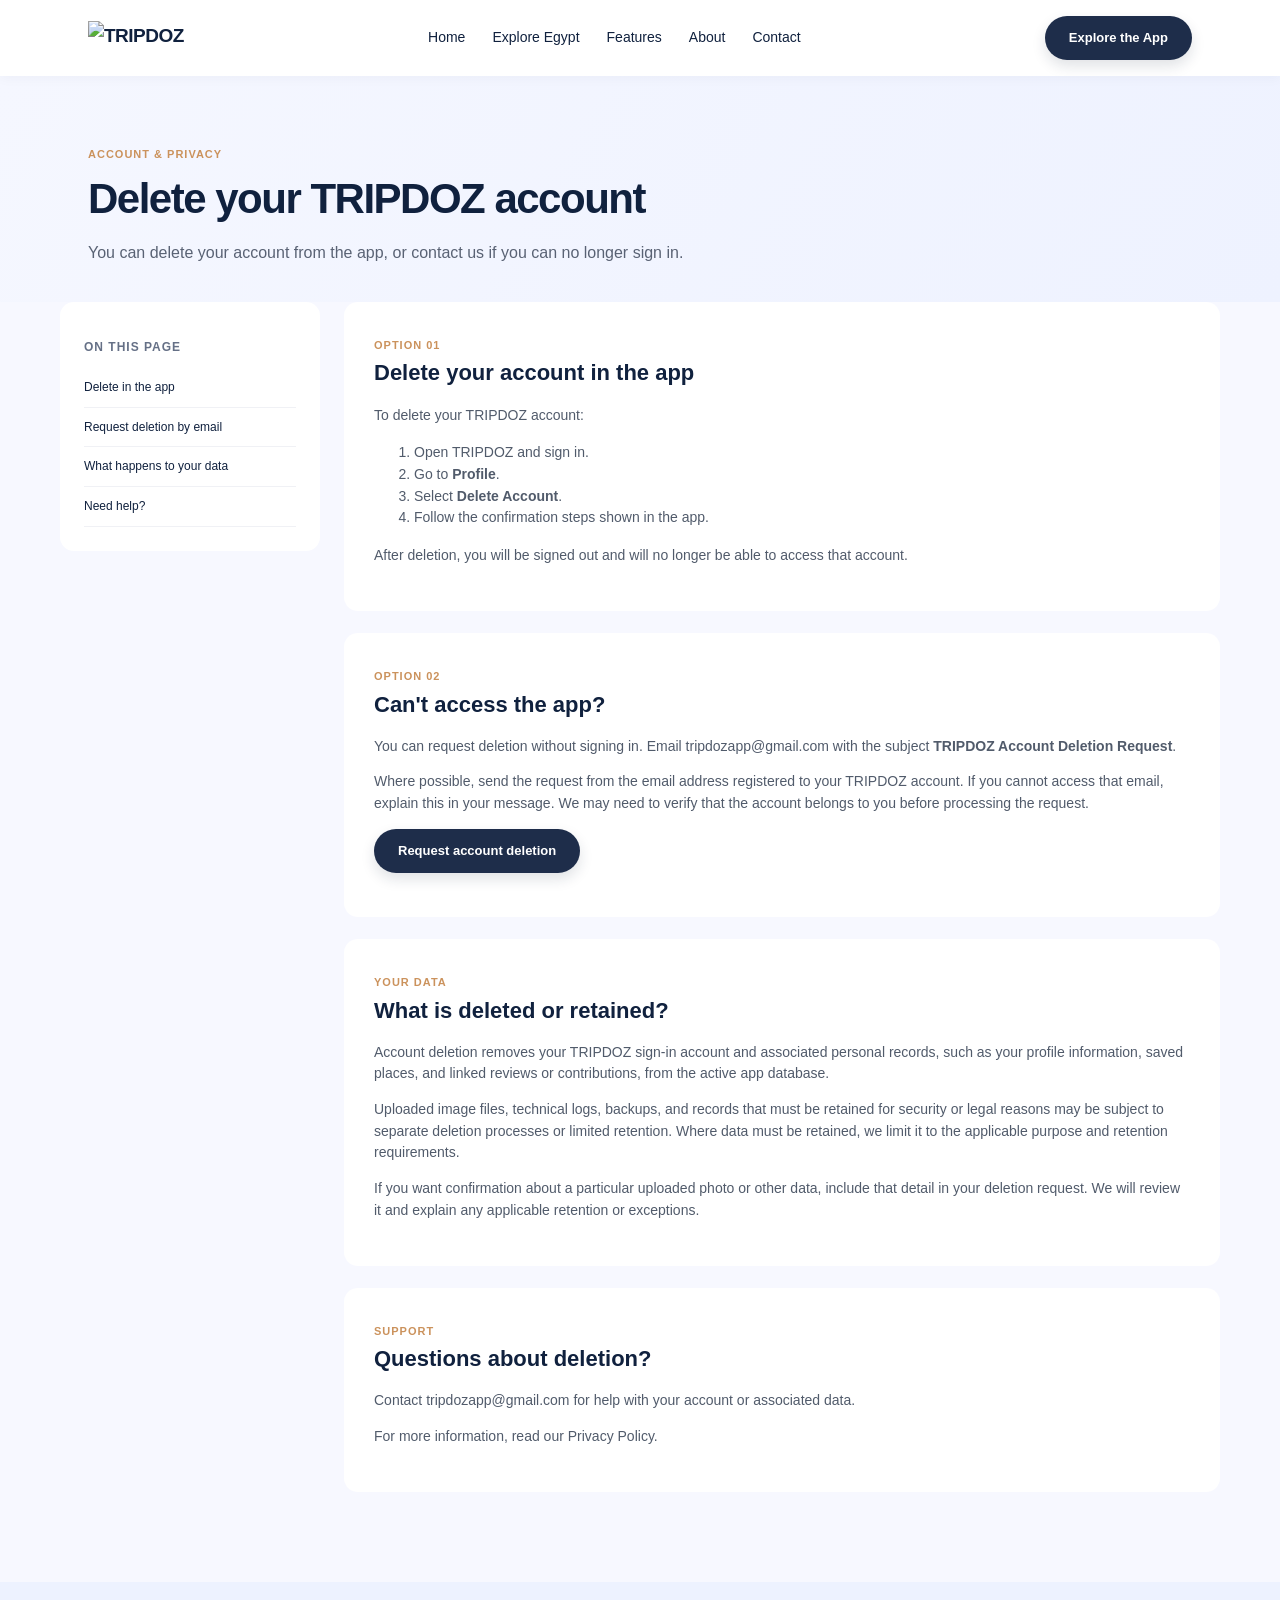
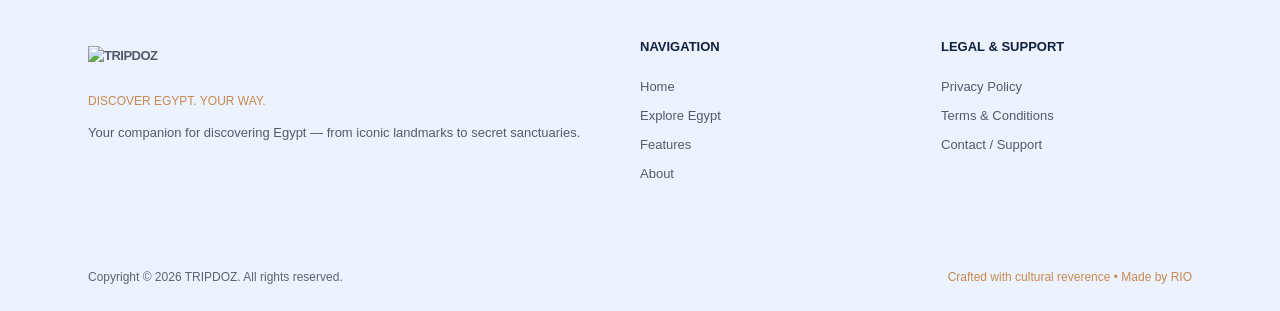
==== delete-account/index.html @ 684eb882 "Add public account deletion instructions for Google Play" ====
<!doctype html>
<html lang="en">
<head>
  <meta charset="utf-8">
  <meta name="viewport" content="width=device-width,initial-scale=1">
  <meta name="description" content="Learn how to delete your TRIPDOZ account and request removal of associated personal data.">
  <title>Delete Your Account — TRIPDOZ</title>
  <link rel="stylesheet" href="../style.css">
</head>
<body>
  <div data-header></div>
  <main>
    <section class="page-hero">
      <div class="wrap">
        <span class="eyebrow">ACCOUNT & PRIVACY</span>
        <h1>Delete your TRIPDOZ account</h1>
        <p>You can delete your account from the app, or contact us if you can no longer sign in.</p>
      </div>
    </section>
    <div class="wrap legal-layout">
      <aside class="toc">
        <h3>On this page</h3>
        <a href="#in-app">Delete in the app</a>
        <a href="#request">Request deletion by email</a>
        <a href="#data">What happens to your data</a>
        <a href="#help">Need help?</a>
      </aside>
      <div class="legal-content">
        <article class="legal-card" id="in-app">
          <span class="eyebrow">OPTION 01</span>
          <h2>Delete your account in the app</h2>
          <p>To delete your TRIPDOZ account:</p>
          <ol>
            <li>Open TRIPDOZ and sign in.</li>
            <li>Go to <strong>Profile</strong>.</li>
            <li>Select <strong>Delete Account</strong>.</li>
            <li>Follow the confirmation steps shown in the app.</li>
          </ol>
          <p>After deletion, you will be signed out and will no longer be able to access that account.</p>
        </article>
        <article class="legal-card" id="request">
          <span class="eyebrow">OPTION 02</span>
          <h2>Can't access the app?</h2>
          <p>You can request deletion without signing in. Email <a href="mailto:tripdozapp@gmail.com?subject=TRIPDOZ%20Account%20Deletion%20Request">tripdozapp@gmail.com</a> with the subject <strong>TRIPDOZ Account Deletion Request</strong>.</p>
          <p>Where possible, send the request from the email address registered to your TRIPDOZ account. If you cannot access that email, explain this in your message. We may need to verify that the account belongs to you before processing the request.</p>
          <p><a class="btn btn-dark" href="mailto:tripdozapp@gmail.com?subject=TRIPDOZ%20Account%20Deletion%20Request">Request account deletion</a></p>
        </article>
        <article class="legal-card" id="data">
          <span class="eyebrow">YOUR DATA</span>
          <h2>What is deleted or retained?</h2>
          <p>Account deletion removes your TRIPDOZ sign-in account and associated personal records, such as your profile information, saved places, and linked reviews or contributions, from the active app database.</p>
          <p>Uploaded image files, technical logs, backups, and records that must be retained for security or legal reasons may be subject to separate deletion processes or limited retention. Where data must be retained, we limit it to the applicable purpose and retention requirements.</p>
          <p>If you want confirmation about a particular uploaded photo or other data, include that detail in your deletion request. We will review it and explain any applicable retention or exceptions.</p>
        </article>
        <article class="legal-card" id="help">
          <span class="eyebrow">SUPPORT</span>
          <h2>Questions about deletion?</h2>
          <p>Contact <a href="mailto:tripdozapp@gmail.com">tripdozapp@gmail.com</a> for help with your account or associated data.</p>
          <p>For more information, read our <a href="../privacy.html">Privacy Policy</a>.</p>
        </article>
      </div>
    </div>
  </main>
  <div data-footer></div>
  <script src="../script.js"></script>
</body>
</html>
---- style.css ----
:root{--navy:#1e2d4a;--ink:#10213e;--sand:#edb278;--pale:#f6f8ff;--blue:#edf2ff;--muted:#596274}*{box-sizing:border-box}html{scroll-behavior:smooth}body{margin:0;font-family:Inter,Arial,sans-serif;color:var(--ink);background:#f7f8ff;line-height:1.55}a{text-decoration:none;color:inherit}button,input,textarea,select{font:inherit}button{cursor:pointer}.wrap{max-width:1160px;margin:auto;padding:0 28px}.site-header{position:sticky;top:0;background:#fff;z-index:10;box-shadow:0 2px 12px #1626470a}.nav{min-height:76px;display:flex;align-items:center;justify-content:space-between;gap:20px}.logo{display:flex;align-items:center;gap:12px;font-weight:800;font-size:19px;letter-spacing:-.5px}.logo-mark{width:31px;height:31px;display:inline-flex;align-items:center;justify-content:center;color:var(--navy);font-size:29px}.nav-links{display:flex;align-items:center;gap:27px;font-size:14px}.nav-links a:hover,.footer a:hover{color:#c18449}.nav-actions{display:flex;gap:12px;align-items:center}.btn{display:inline-flex;justify-content:center;align-items:center;gap:9px;border:0;border-radius:30px;padding:12px 24px;font-weight:650;font-size:13px;transition:transform .2s}.btn:hover{transform:translateY(-2px)}.btn-dark{background:var(--navy);color:white;box-shadow:0 6px 14px #14243d22}.btn-light{background:white;color:var(--navy)}.btn-sand{background:var(--sand);color:var(--navy)}.menu-toggle{display:none;border:0;background:transparent;font-size:24px}.section{padding:75px 0}.section h2{font-size:31px;line-height:1.2;letter-spacing:-1px;margin:0 0 9px}.section-intro{color:var(--muted);margin:0 0 34px}.center{text-align:center}.hero{background:radial-gradient(circle at 70% 25%,#f8e9d8,transparent 32%),linear-gradient(110deg,#f4f7ff,#eef2ff);padding:95px 0}.hero-grid{display:grid;grid-template-columns:1fr 1fr;align-items:center;gap:65px;min-height:430px}.hero h1{font-size:clamp(39px,5vw,67px);letter-spacing:-2.5px;line-height:1.08;margin:0 0 18px}.hero h1 span{color:#c98a4e}.hero p{color:var(--muted);max-width:540px}.hero-actions{display:flex;gap:12px;flex-wrap:wrap;margin:28px 0 42px}.stats{display:flex;gap:32px}.stats strong{display:block;font-size:19px}.stats small{font-size:10px;text-transform:uppercase;color:var(--muted);letter-spacing:.5px}.hero-visual{position:relative;height:430px}.hero-photo{position:absolute;border-radius:20px;box-shadow:0 14px 35px #14213b29;background-size:cover;background-position:center;overflow:hidden}.hero-photo:after,.category:after,.feature-photo:after{content:'';position:absolute;inset:40% 0 0;background:linear-gradient(transparent,#08152cd9)}.hero-photo span,.category span,.feature-photo span{position:absolute;z-index:1;bottom:20px;left:22px;color:#fff;font-weight:700}.hero-photo.main{width:60%;height:75%;left:4%;top:5%;background-image:url('https://unsplash.com/photos/ADa9bb3tqR4/download?force=true&w=1200')}.hero-photo.second{width:53%;height:56%;right:0;bottom:0;background-image:url('https://unsplash.com/photos/kBeaKD_a2rI/download?force=true&w=1200')}.floating-label{position:absolute;z-index:2;right:0;top:4%;background:#fff;padding:14px 20px;border-radius:13px;box-shadow:0 8px 25px #1727451f;font-size:12px}.category-grid{display:grid;grid-template-columns:repeat(3,1fr);gap:20px}.category{height:225px;position:relative;border-radius:14px;background-size:cover;background-position:center;overflow:hidden;transition:transform .2s}.category:hover{transform:translateY(-4px)}.category span{font-size:19px}.category small{display:block;font-size:12px;font-weight:400;max-width:280px}.features{background:#f0f4ff}.feature-grid{display:grid;grid-template-columns:repeat(4,1fr);gap:20px}.feature-card{background:#fff;padding:28px 22px;border-radius:13px;min-height:195px}.feature-card .symbol{display:inline-flex;background:#eef2ff;padding:10px;border-radius:8px;font-size:22px;margin-bottom:18px}.feature-card h3{font-size:16px;margin:0 0 8px}.feature-card p{font-size:13px;color:var(--muted);margin:0}.app-preview{background:#f4f6ff}.phone-grid{display:grid;grid-template-columns:repeat(3,1fr);gap:50px;max-width:800px;margin:40px auto}.phone{background:#0e213f;border:7px solid #0e213f;border-radius:34px;height:370px;padding:15px 9px;box-shadow:0 15px 25px #13223b24}.phone-inner{background:#fff;height:100%;border-radius:22px;overflow:hidden;font-size:12px}.phone-inner .screen-top{height:48%;background-size:cover;background-position:center}.phone-inner .screen-body{padding:16px}.phone-inner .screen-body b{display:block;margin-bottom:12px}.fake-row{background:#eef2ff;border-radius:9px;padding:10px;margin:8px 0}.step-grid{display:grid;grid-template-columns:repeat(3,1fr);gap:35px;text-align:center}.step-num{display:inline-flex;width:70px;height:70px;align-items:center;justify-content:center;border-radius:50%;background:#edf2ff;color:#c88950;font-size:27px;font-weight:800}.step-grid h3{margin-bottom:5px}.step-grid p{font-size:13px;color:var(--muted)}.about-panel{background:#fff;border-radius:18px;padding:35px;display:grid;grid-template-columns:1fr 40%;gap:40px;align-items:center}.feature-photo{height:300px;border-radius:15px;background:url('https://unsplash.com/photos/5aEHOQrb2Qk/download?force=true&w=1200') center/cover;position:relative;overflow:hidden}.cta{background:var(--navy);color:white;text-align:center;padding:90px 20px}.cta p{color:#c5d0e0}.footer{background:#edf2ff;padding:55px 0 24px}.footer-grid{display:grid;grid-template-columns:2fr 1fr 1fr;gap:50px}.footer h4{font-size:13px;margin:0 0 20px}.footer p,.footer a{font-size:13px;color:#535b69}.footer a{display:block;margin:9px 0}.footer .tagline{color:#c58a50;text-transform:uppercase;font-size:12px}.footer-bottom{display:flex;justify-content:space-between;gap:20px;margin-top:75px;color:#5b6471;font-size:12px}.footer-bottom span:last-child{color:#c58a50}.page-hero{padding:65px 0 36px;background:linear-gradient(120deg,#f5f7ff,#eef2ff)}.page-hero h1{font-size:42px;letter-spacing:-1.5px;margin:0 0 10px}.page-hero p{max-width:740px;color:var(--muted);margin:0}.legal-banner{background:linear-gradient(90deg,#152643ba,#15264369),url('https://images.unsplash.com/photo-1539768942893-daf53e448371?w=1300&q=80') center/cover;color:white;padding:45px 35px;border-radius:15px;margin:30px 0}.legal-banner strong{font-size:18px}.legal-layout{display:grid;grid-template-columns:260px 1fr;gap:24px;align-items:start;padding:0 0 90px}.toc{position:sticky;top:95px;background:white;border-radius:14px;padding:24px}.toc h3{font-size:12px;color:#657086;text-transform:uppercase;letter-spacing:1px}.toc a{display:block;font-size:12px;padding:10px 0;border-bottom:1px solid #f0f1f5}.legal-content{display:grid;gap:22px}.legal-card{background:#fff;border-radius:14px;padding:30px}.legal-card h2{font-size:22px;margin:0 0 14px}.legal-card p,.legal-card li{font-size:14px;color:#515b6b}.eyebrow{font-size:11px;letter-spacing:1px;color:#cb925c;font-weight:750;text-transform:uppercase}.info-box{background:#edf2ff;padding:17px;border-radius:10px;font-size:13px;margin-top:15px}.info-grid{display:grid;grid-template-columns:repeat(3,1fr);gap:12px;margin-top:16px}.info-grid>div{background:#edf2ff;padding:16px;border-radius:10px;font-size:12px}.contact-area{padding:65px 0 130px;min-height:740px}.contact-area h1{font-size:44px;margin:0}.contact-area>.wrap>p{color:var(--muted);margin-top:5px}.contact-grid{display:grid;grid-template-columns:40% 1fr;gap:30px;margin-top:48px;align-items:start}.contact-card{background:#fff;border-radius:15px;padding:34px}.contact-card h2{font-size:25px;margin:0 0 4px}.contact-card p{color:var(--muted);font-size:14px;margin:0 0 24px}.contact-channel{background:#edf2ff;padding:20px;border-radius:10px;display:flex;justify-content:space-between;align-items:center;gap:8px}.contact-channel a{font-weight:700}.form-row{display:grid;grid-template-columns:1fr 1fr;gap:16px}.field{margin-bottom:20px}.field label{display:block;font-weight:650;font-size:13px;margin-bottom:6px}.field input,.field select,.field textarea{background:#edf2ff;border:1px solid transparent;border-radius:9px;width:100%;padding:13px 14px;outline:none}.field textarea{min-height:140px;resize:vertical}.field :focus{border-color:#a9b8d7}.note{font-size:12px;color:var(--muted);margin-top:15px}@media(max-width:850px){.nav-links{display:none;position:absolute;top:76px;left:0;right:0;background:#fff;padding:22px;box-shadow:0 10px 15px #14243d12;flex-direction:column}.nav-links.open{display:flex}.menu-toggle{display:block}.hero-grid,.contact-grid,.about-panel{grid-template-columns:1fr}.hero-visual{max-width:550px;width:100%;margin:auto}.category-grid{grid-template-columns:repeat(2,1fr)}.feature-grid{grid-template-columns:repeat(2,1fr)}.legal-layout{grid-template-columns:1fr}.toc{position:static}.phone-grid{gap:15px}.footer-grid{grid-template-columns:1.5fr 1fr 1fr;gap:20px}}@media(max-width:560px){.wrap{padding:0 18px}.nav{min-height:68px}.nav-actions>.btn{display:none}.nav-links{top:68px}.hero{padding:55px 0}.hero-visual{height:330px}.stats{gap:14px}.stats strong{font-size:16px}.section{padding:55px 0}.category-grid,.feature-grid,.step-grid,.footer-grid,.form-row,.info-grid{grid-template-columns:1fr}.category{height:200px}.phone-grid{gap:8px}.phone{height:265px;border-width:4px;border-radius:22px;padding:8px 4px}.phone-inner{border-radius:15px}.phone-inner .screen-body{padding:7px;font-size:9px}.fake-row{padding:6px}.footer-bottom{flex-direction:column;margin-top:35px}.page-hero h1,.contact-area h1{font-size:34px}.legal-card{padding:22px}.contact-area{padding:45px 0 80px}.contact-card{padding:22px}}

/* Actual TRIPDOZ app screens */
.phone-grid .phone{height:auto;aspect-ratio:390/844;padding:0;border:6px solid #0e213f;border-radius:30px;overflow:hidden;background:#f7f8ff;box-shadow:0 15px 25px #13223b24}
.phone-grid .app-screen{display:block;width:100%;height:100%;object-fit:fill}
.phone-grid small{display:block;margin-top:13px;font-weight:600;color:#58647a}
@media(max-width:560px){.phone-grid{grid-template-columns:repeat(3,minmax(0,1fr));gap:9px}.phone-grid .phone{border-width:3px;border-radius:15px}.phone-grid small{font-size:10px}}

/* Approved image-only hero and About cards */
.hero-photo::after,.feature-photo::after{display:none}
.app-screen{width:100%;height:100%;display:block;object-fit:cover;object-position:top;border-radius:19px}

/* TRIPDOZ Official Logo */
.logo .brand-logo {
  display: block;
  width: auto;
  height: 34px;
  max-width: 120px;
  object-fit: contain;
}

/* Smaller logo on mobile */
@media (max-width: 560px) {
  .logo .brand-logo {
    height: 30px;
    max-width: 105px;
  }
}

/* Full-bleed Egypt photographic hero */
.hero{position:relative;isolation:isolate;display:flex;align-items:center;justify-content:center;min-height:clamp(520px,70vh,760px);padding:110px 0;background:#1e2d4a url('assets/cairo-opera-house.png') center center/cover no-repeat;color:#fff;text-align:center}
.hero::before{content:"";position:absolute;inset:0;z-index:-1;background:linear-gradient(180deg,rgba(10,22,42,.48),rgba(10,22,42,.57))}
.hero-centered{width:100%;max-width:1000px}
.hero h1{font-size:clamp(40px,5.5vw,76px);line-height:1.12;letter-spacing:-2px;margin:0 auto 25px;text-wrap:balance;text-shadow:0 2px 20px rgba(0,0,0,.24)}
.hero h1 span{color:#fff}
.hero p{font-size:clamp(15px,1.5vw,19px);line-height:1.8;max-width:780px;margin:0 auto;color:#fff;text-shadow:0 2px 14px rgba(0,0,0,.35)}
.category{cursor:default}
.category:hover{transform:none}
@media(max-width:560px){.hero{min-height:580px;padding:85px 0;background-position:center}.hero h1{letter-spacing:-1.3px}.hero p{line-height:1.65}}
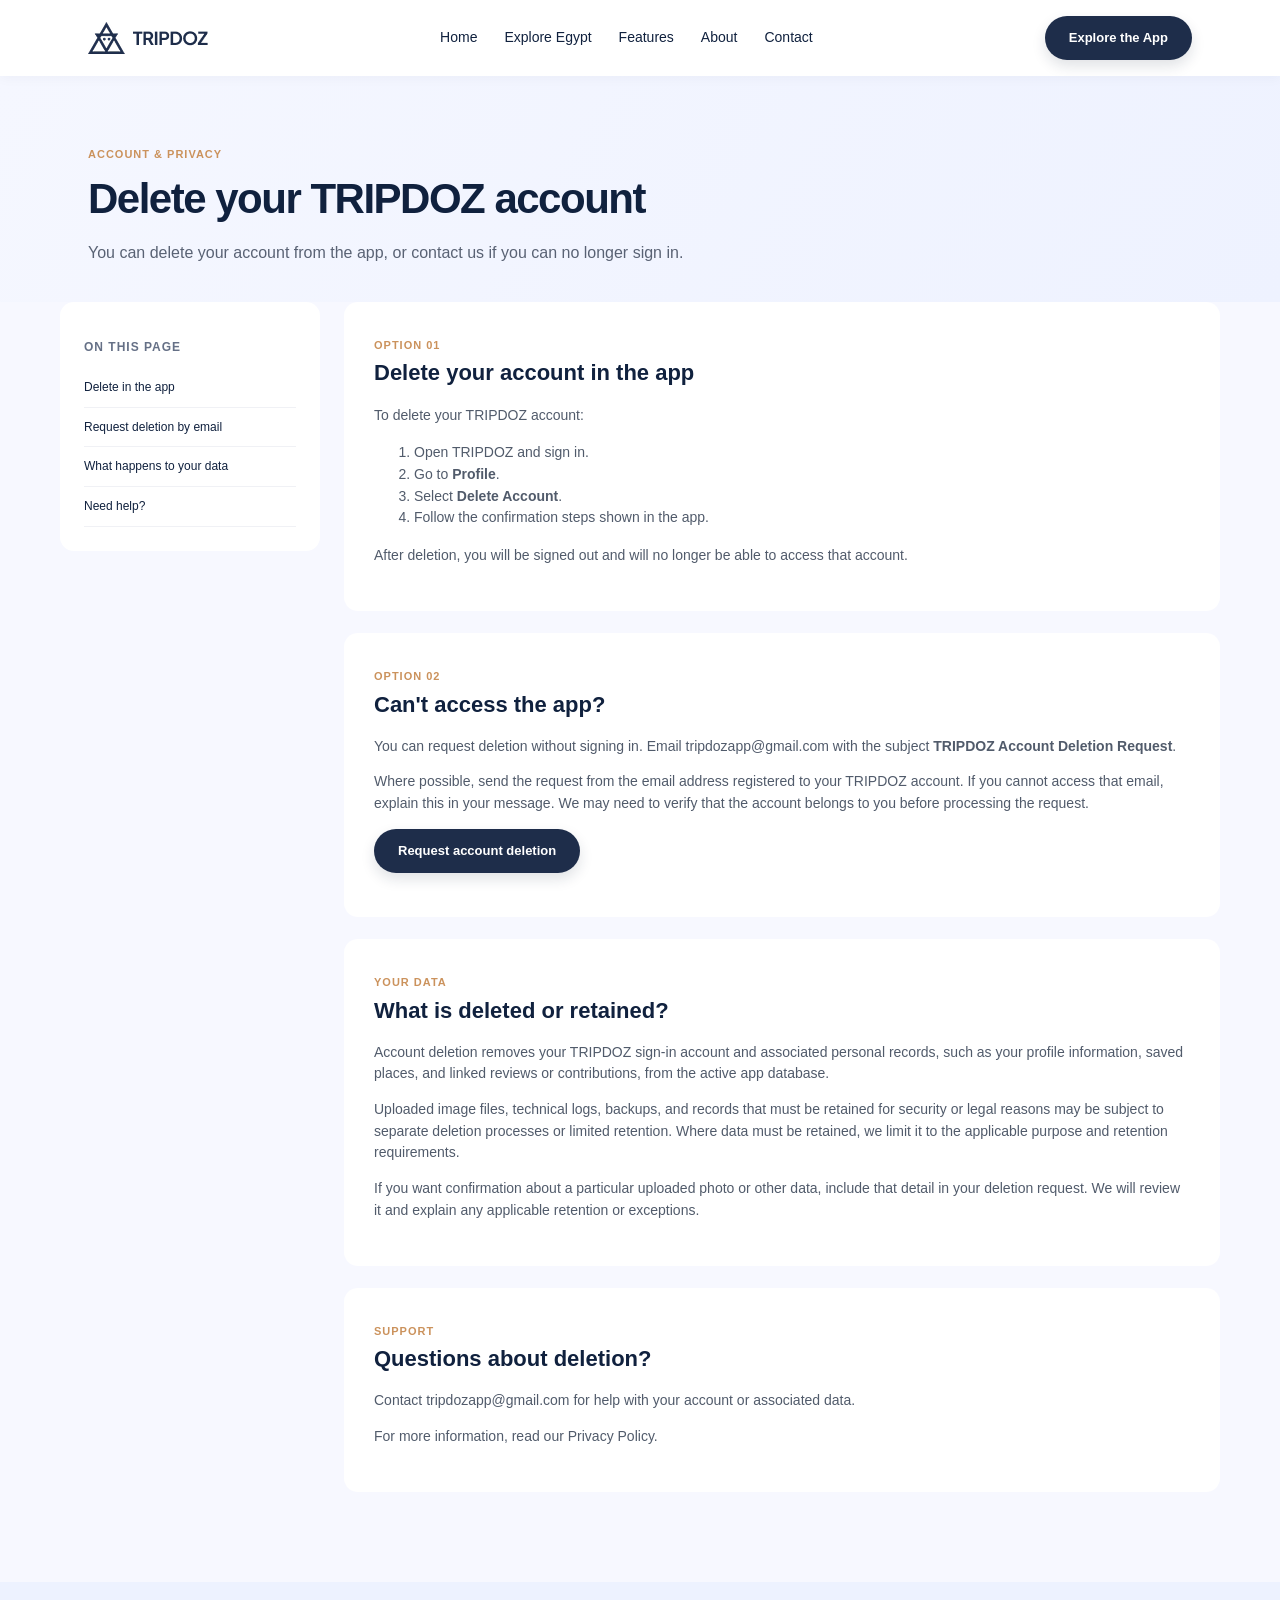
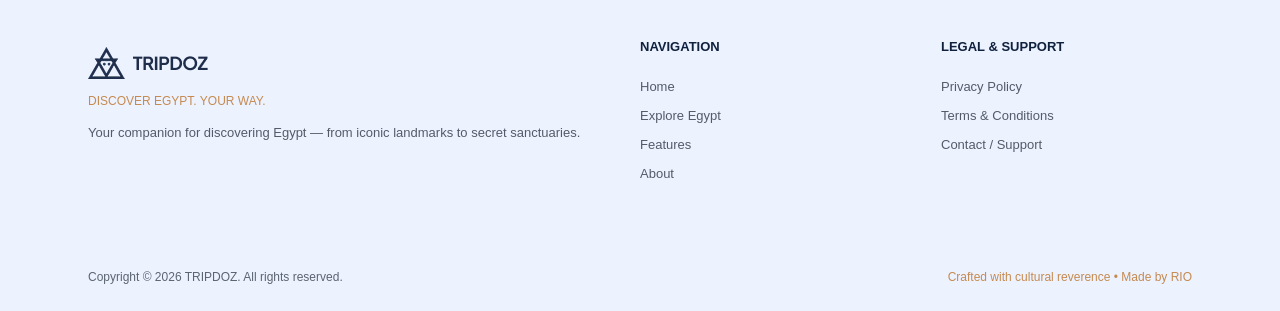
==== commit 943045c9: "Ensure website navigation works from nested deletion page" ====
--- a/delete-account/index.html
+++ b/delete-account/index.html
@@ -4,7 +4,7 @@
   <meta charset="utf-8">
   <meta name="viewport" content="width=device-width,initial-scale=1">
   <meta name="description" content="Learn how to delete your TRIPDOZ account and request removal of associated personal data.">
-  <title>Delete Your Account — TRIPDOZ</title>
+  <base href="/"><title>Delete Your Account — TRIPDOZ</title>
   <link rel="stylesheet" href="../style.css">
 </head>
 <body>
